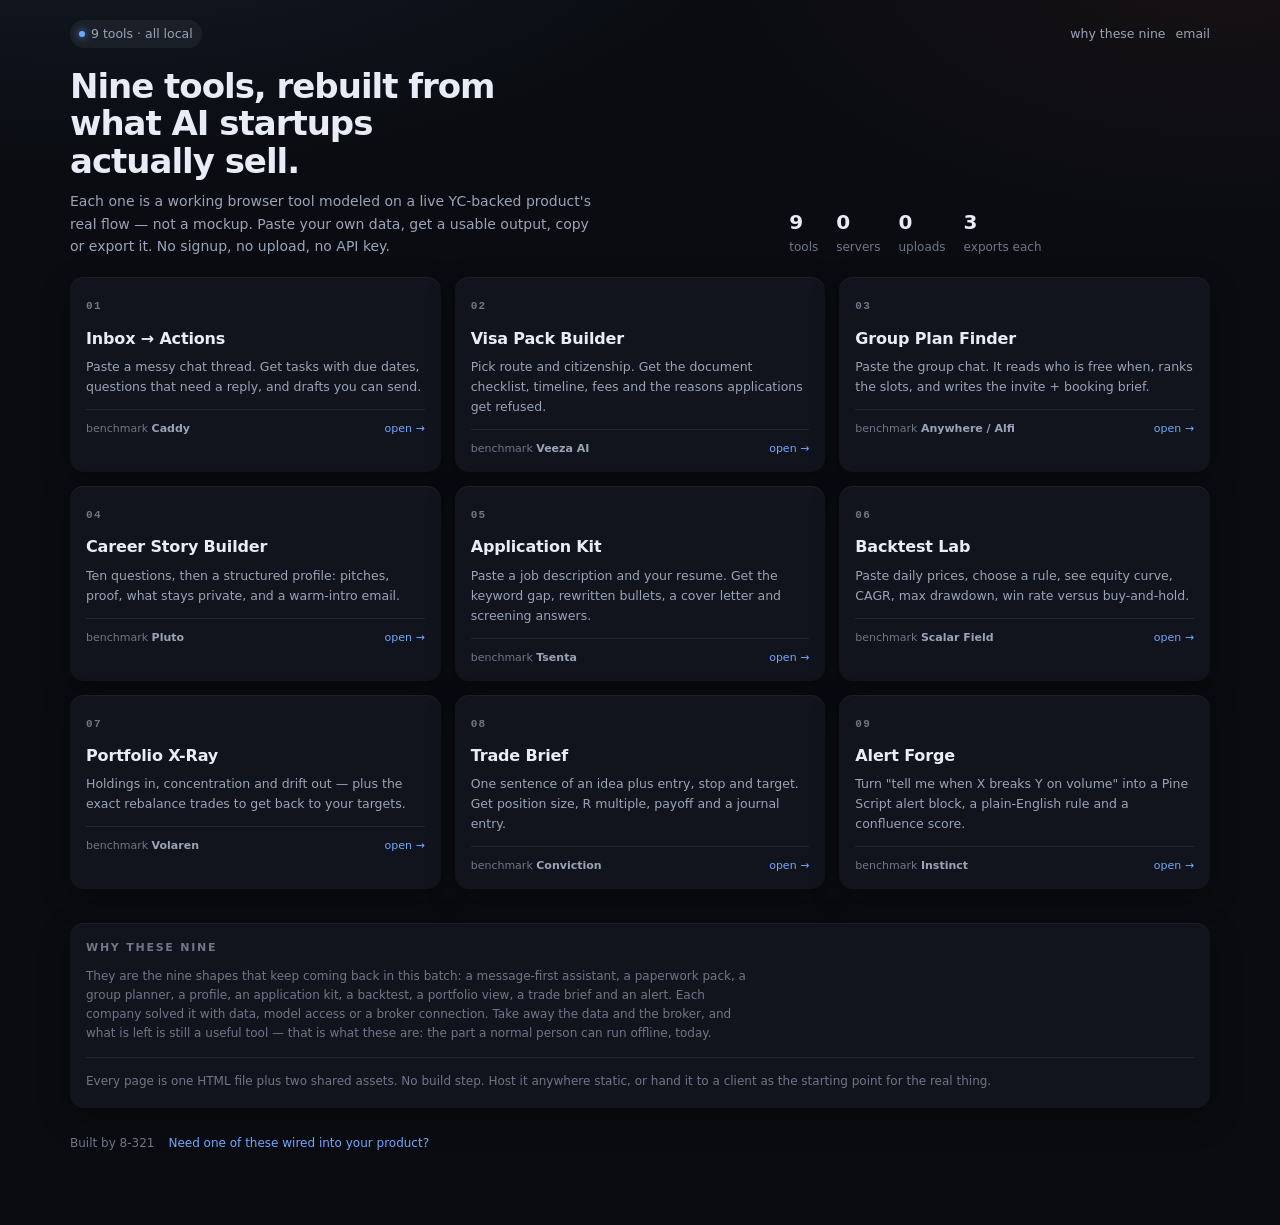
==== index.html @ 84199931 "nine working tools modeled on YC AI startup product flows" ====
<!doctype html>
<html lang="en">
<head>
<meta charset="utf-8">
<meta http-equiv="Content-Security-Policy" content="default-src 'none'; style-src 'self' 'unsafe-inline'; script-src 'self' 'unsafe-inline'; img-src 'self' data:; connect-src 'none'; base-uri 'none'; form-action 'none'">
<meta name="referrer" content="no-referrer">
<link rel="icon" href="data:image/svg+xml,%3Csvg xmlns=%27http://www.w3.org/2000/svg%27 viewBox=%270 0 64 64%27%3E%3Crect width=%2764%27 height=%2764%27 rx=%2716%27 fill=%27%23121624%27/%3E%3Crect x=%2714%27 y=%2714%27 width=%2716%27 height=%2716%27 rx=%275%27 fill=%27%236ea8ff%27/%3E%3Crect x=%2734%27 y=%2714%27 width=%2716%27 height=%2716%27 rx=%275%27 fill=%27%23e2624a%27/%3E%3Crect x=%2714%27 y=%2734%27 width=%2716%27 height=%2716%27 rx=%275%27 fill=%27%234fd1b5%27/%3E%3Crect x=%2734%27 y=%2734%27 width=%2716%27 height=%2716%27 rx=%275%27 fill=%27%23d8a35a%27/%3E%3C/svg%3E">
<meta name="viewport" content="width=device-width,initial-scale=1">
<title>Micro-tools — 9 working tools rebuilt from AI startups</title>
<meta name="description" content="Nine working browser tools modeled on the real product flows of YC-backed AI startups: message assistant, visa pack, group planner, career story, application kit, backtest lab, portfolio X-ray, trade brief, alert builder.">
<link rel="stylesheet" href="assets/base.css">
<style>
.hub{display:grid;grid-template-columns:repeat(auto-fill,minmax(310px,1fr));gap:14px;margin-top:20px}
.t{display:block;background:var(--panel);border-radius:var(--r);padding:16px 16px 14px;color:var(--tx);text-decoration:none;
  box-shadow:inset 0 1px 0 rgba(255,255,255,.05),0 10px 30px rgba(0,0,0,.32);transition:transform .16s,box-shadow .16s}
.t:hover{transform:translateY(-2px);text-decoration:none;box-shadow:inset 0 1px 0 rgba(255,255,255,.08),0 16px 40px rgba(0,0,0,.45)}
.t .n{font:600 11px/1 var(--mono);color:var(--tx3);letter-spacing:.12em}
.t h3{margin:10px 0 6px;font-size:16px;letter-spacing:-.01em}
.t p{color:var(--tx2);font-size:12.5px;line-height:1.6;min-height:40px}
.t .bench{margin-top:12px;padding-top:10px;border-top:1px solid var(--line);display:flex;justify-content:space-between;gap:10px;align-items:center;
  font-size:11px;color:var(--tx3)}
.t .bench b{color:var(--tx2);font-weight:600}
.t .go{color:var(--a)}
.hero{display:grid;grid-template-columns:1.25fr .75fr;gap:18px;align-items:end}
@media(max-width:900px){.hero{grid-template-columns:1fr}}
.hero h1{font-size:34px;line-height:1.1;letter-spacing:-.03em;max-width:18ch}
.hero p{color:var(--tx2);margin-top:10px;max-width:60ch}
.stat{display:flex;gap:18px;flex-wrap:wrap;margin-top:16px;font-size:12px;color:var(--tx3)}
.stat b{display:block;color:var(--tx);font-size:20px;font-variant-numeric:tabular-nums}
</style>
</head>
<body>
<div class="wrap">
  <div class="top">
    <span class="tag"><i></i>9 tools · all local</span>
    <span class="sp"></span>
    <a href="#why">why these nine</a>
    <a id="mailTop" href="#" rel="nofollow">email</a>
  </div>

  <header class="hero">
    <div>
      <h1>Nine tools, rebuilt from what AI startups actually sell.</h1>
      <p>Each one is a working browser tool modeled on a live YC-backed product's real flow — not a mockup. Paste your own data, get a usable output, copy or export it. No signup, no upload, no API key.</p>
    </div>
    <div class="stat">
      <div><b>9</b>tools</div>
      <div><b>0</b>servers</div>
      <div><b>0</b>uploads</div>
      <div><b>3</b>exports each</div>
    </div>
  </header>

  <div class="hub">
    <a class="t" href="inbox/"><span class="n">01</span><h3>Inbox → Actions</h3><p>Paste a messy chat thread. Get tasks with due dates, questions that need a reply, and drafts you can send.</p><div class="bench"><span>benchmark <b>Caddy</b></span><span class="go">open →</span></div></a>
    <a class="t" href="visa/"><span class="n">02</span><h3>Visa Pack Builder</h3><p>Pick route and citizenship. Get the document checklist, timeline, fees and the reasons applications get refused.</p><div class="bench"><span>benchmark <b>Veeza AI</b></span><span class="go">open →</span></div></a>
    <a class="t" href="group/"><span class="n">03</span><h3>Group Plan Finder</h3><p>Paste the group chat. It reads who is free when, ranks the slots, and writes the invite + booking brief.</p><div class="bench"><span>benchmark <b>Anywhere / Alfi</b></span><span class="go">open →</span></div></a>
    <a class="t" href="career/"><span class="n">04</span><h3>Career Story Builder</h3><p>Ten questions, then a structured profile: pitches, proof, what stays private, and a warm-intro email.</p><div class="bench"><span>benchmark <b>Pluto</b></span><span class="go">open →</span></div></a>
    <a class="t" href="apply/"><span class="n">05</span><h3>Application Kit</h3><p>Paste a job description and your resume. Get the keyword gap, rewritten bullets, a cover letter and screening answers.</p><div class="bench"><span>benchmark <b>Tsenta</b></span><span class="go">open →</span></div></a>
    <a class="t" href="backtest/"><span class="n">06</span><h3>Backtest Lab</h3><p>Paste daily prices, choose a rule, see equity curve, CAGR, max drawdown, win rate versus buy-and-hold.</p><div class="bench"><span>benchmark <b>Scalar Field</b></span><span class="go">open →</span></div></a>
    <a class="t" href="portfolio/"><span class="n">07</span><h3>Portfolio X-Ray</h3><p>Holdings in, concentration and drift out — plus the exact rebalance trades to get back to your targets.</p><div class="bench"><span>benchmark <b>Volaren</b></span><span class="go">open →</span></div></a>
    <a class="t" href="tradebrief/"><span class="n">08</span><h3>Trade Brief</h3><p>One sentence of an idea plus entry, stop and target. Get position size, R multiple, payoff and a journal entry.</p><div class="bench"><span>benchmark <b>Conviction</b></span><span class="go">open →</span></div></a>
    <a class="t" href="alert/"><span class="n">09</span><h3>Alert Forge</h3><p>Turn "tell me when X breaks Y on volume" into a Pine Script alert block, a plain-English rule and a confluence score.</p><div class="bench"><span>benchmark <b>Instinct</b></span><span class="go">open →</span></div></a>
  </div>

  <section id="why" style="margin-top:34px">
    <div class="card pad">
      <h2>Why these nine</h2>
      <p class="note" style="max-width:88ch">They are the nine shapes that keep coming back in this batch: a message-first assistant, a paperwork pack, a group planner, a profile, an application kit, a backtest, a portfolio view, a trade brief and an alert. Each company solved it with data, model access or a broker connection. Take away the data and the broker, and what is left is still a useful tool — that is what these are: the part a normal person can run offline, today.</p>
      <div class="hr"></div>
      <p class="note">Every page is one HTML file plus two shared assets. No build step. Host it anywhere static, or hand it to a client as the starting point for the real thing.</p>
    </div>
  </section>

  <footer>
    <span>Built by 8-321</span>
    <a id="mailBottom" href="#" rel="nofollow">Need one of these wired into your product?</a>
  </footer>
</div>
<div class="toast" id="toast"></div>
<script src="assets/base.js"></script>
<script>
(function () {
  var user = ["3413", "7657", "21"].join("");
  var host = ["qq", "com"].join(".");
  var href = "mailto:" + user + "@" + host + "?subject=" + encodeURIComponent("Micro-tools — custom build");
  ["mailTop", "mailBottom"].forEach(function (id) {
    var a = document.getElementById(id); if (a) a.href = href;
  });
})();
</script>
</body>
</html>
---- assets/base.css ----
:root{
  --bg:#0a0c11; --panel:#11141c; --panel2:#161b25; --line:rgba(255,255,255,.08);
  --tx:#e8ecf6; --tx2:#9aa3b8; --tx3:#6f7688;
  --a:#6ea8ff; --ok:#34d399; --warn:#fbbf24; --bad:#f87171;
  --r:14px; --mono:ui-monospace,SFMono-Regular,Consolas,monospace;
}
*{box-sizing:border-box;margin:0;padding:0}
html{-webkit-text-size-adjust:100%}
body{background:
  radial-gradient(1100px 520px at 8% -12%,rgba(110,168,255,.10),transparent 62%),
  radial-gradient(900px 480px at 96% -4%,rgba(226,98,74,.06),transparent 60%),
  var(--bg);
  color:var(--tx);font:14px/1.6 Inter,system-ui,-apple-system,"Segoe UI",sans-serif;min-height:100vh}
a{color:var(--a);text-decoration:none}
a:hover{text-decoration:underline}
.wrap{max-width:1180px;margin:0 auto;padding:20px 20px 72px}
.top{display:flex;align-items:center;gap:10px;flex-wrap:wrap;margin-bottom:20px;font-size:12.5px;color:var(--tx3)}
.top .sp{flex:1}
.top a{color:var(--tx2)}
.top .tag{display:inline-flex;align-items:center;gap:6px;padding:4px 9px;border-radius:999px;background:rgba(255,255,255,.05);color:var(--tx2)}
.top .tag i{width:6px;height:6px;border-radius:50%;background:var(--a);box-shadow:0 0 8px var(--a)}
.hd{margin-bottom:18px}
.hd h1{font-size:26px;letter-spacing:-.02em;line-height:1.15}
.hd p{color:var(--tx2);margin-top:6px;max-width:70ch}
.grid{display:grid;grid-template-columns:minmax(0,1fr) minmax(0,1.15fr);gap:16px;align-items:start}
.grid.even{grid-template-columns:1fr 1fr}
.grid>*{min-width:0}
@media(max-width:980px){.grid,.grid.even{grid-template-columns:1fr}}
.card{background:var(--panel);border-radius:var(--r);box-shadow:inset 0 1px 0 rgba(255,255,255,.05),0 10px 30px rgba(0,0,0,.35)}
.pad{padding:16px}
.card h2{font-size:11px;letter-spacing:.16em;text-transform:uppercase;color:var(--tx3);margin-bottom:10px;font-weight:600}
.card h3{font-size:15px;margin-bottom:6px}
.row{display:flex;align-items:center;gap:10px;margin-bottom:10px}
.row label{flex:0 0 auto;font-size:12.5px;color:var(--tx2);min-width:96px}
.row .grow{flex:1}
.stack>*+*{margin-top:12px}
label.f{display:block;font-size:12px;color:var(--tx2);margin-bottom:5px}
input[type=text],input[type=number],select,textarea{width:100%;border:0;border-radius:10px;padding:9px 11px;background:#0c0f16;color:var(--tx);
  font:inherit;box-shadow:inset 0 0 0 1px #202632;outline:0}
textarea{resize:vertical;min-height:120px;font:12.5px/1.6 var(--mono)}
input:focus,select:focus,textarea:focus{box-shadow:inset 0 0 0 1px var(--a),0 0 0 3px rgba(110,168,255,.15)}
select{appearance:none;background-image:linear-gradient(45deg,transparent 50%,var(--tx3) 50%),linear-gradient(135deg,var(--tx3) 50%,transparent 50%);
  background-position:calc(100% - 16px) 50%,calc(100% - 11px) 50%;background-size:5px 5px,5px 5px;background-repeat:no-repeat;padding-right:30px}
.btn{display:inline-flex;align-items:center;gap:8px;border:0;border-radius:10px;padding:9px 14px;background:var(--a);color:#08101f;
  font:600 13px Inter,system-ui,sans-serif;cursor:pointer;transition:filter .15s,transform .15s}
.btn:hover{filter:brightness(1.08)}
.btn:active{transform:translateY(1px)}
.btn.ghost{background:transparent;color:var(--tx);box-shadow:inset 0 0 0 1px #2b3550}
.btn.sm{padding:6px 10px;font-size:12px;border-radius:8px}
.btn:disabled{opacity:.45;cursor:not-allowed}
.chips{display:flex;flex-wrap:wrap;gap:6px}
.chip{border:0;border-radius:9px;padding:7px 10px;background:#1a1f2b;color:var(--tx2);font-size:12px;cursor:pointer}
.chip:hover{background:#232a38;color:var(--tx)}
.chip[aria-pressed="true"]{background:#2b3550;color:#fff;box-shadow:inset 0 0 0 1px rgba(110,168,255,.5)}
.note{font-size:12px;color:var(--tx3);line-height:1.6}
.note b{color:var(--tx2);font-weight:600}
.kpis{display:grid;grid-template-columns:repeat(auto-fit,minmax(110px,1fr));gap:8px}
.kpi{background:var(--panel2);border-radius:10px;padding:10px 12px}
.kpi span{display:block;font-size:10.5px;letter-spacing:.08em;text-transform:uppercase;color:var(--tx3)}
.kpi b{font-size:18px;font-variant-numeric:tabular-nums;letter-spacing:-.01em}
.kpi.good b{color:var(--ok)} .kpi.bad b{color:var(--bad)} .kpi.warn b{color:var(--warn)}
pre{background:#0c0f16;border-radius:10px;padding:12px;overflow:auto;max-height:420px;font:12px/1.65 var(--mono);color:#b9c4da;
  box-shadow:inset 0 0 0 1px #1c222e;white-space:pre-wrap;word-break:break-word}
table{width:100%;border-collapse:collapse;font-size:12.5px}
th{text-align:left;font-weight:600;color:var(--tx3);font-size:11px;letter-spacing:.08em;text-transform:uppercase;padding:6px 8px;border-bottom:1px solid var(--line)}
td{padding:7px 8px;border-bottom:1px solid rgba(255,255,255,.045);vertical-align:top}
tr:last-child td{border-bottom:0}
.num{text-align:right;font-variant-numeric:tabular-nums}
.pill{display:inline-block;padding:2px 7px;border-radius:999px;font-size:10.5px;background:rgba(255,255,255,.07);color:var(--tx2)}
.pill.ok{background:rgba(52,211,153,.14);color:#7ff0c8}
.pill.warn{background:rgba(251,191,36,.14);color:#ffd97a}
.pill.bad{background:rgba(248,113,113,.14);color:#ffa3a3}
.checks{display:grid;gap:6px}
.check{display:flex;gap:9px;align-items:flex-start;padding:8px 10px;border-radius:9px;background:var(--panel2)}
.check input[type=checkbox]{width:15px;height:15px;margin-top:3px;flex:0 0 auto;accent-color:var(--a)}
.check small{display:block;color:var(--tx3);font-size:11.5px;line-height:1.5}
.split{display:grid;grid-template-columns:1fr 1fr;gap:10px}
@media(max-width:620px){.split{grid-template-columns:1fr}}
.hr{height:1px;background:var(--line);margin:14px 0}
.toast{position:fixed;left:50%;bottom:24px;transform:translate(-50%,20px);opacity:0;pointer-events:none;
  background:#1b2230;color:var(--tx);padding:10px 16px;border-radius:10px;font-size:13px;
  box-shadow:0 12px 30px rgba(0,0,0,.5),inset 0 0 0 1px rgba(255,255,255,.08);transition:.22s;z-index:50}
.toast.on{opacity:1;transform:translate(-50%,0)}
canvas{width:100%;height:auto;display:block;border-radius:10px;background:#0c0f16;box-shadow:inset 0 0 0 1px #1c222e}
footer{margin-top:26px;color:var(--tx3);font-size:12px;display:flex;gap:14px;flex-wrap:wrap;align-items:center}
::selection{background:rgba(110,168,255,.3)}
:focus-visible{outline:2px solid var(--a);outline-offset:2px}
@media print{body{background:#fff;color:#000}.top,.btn,footer{display:none}.card{box-shadow:none;background:#fff}}
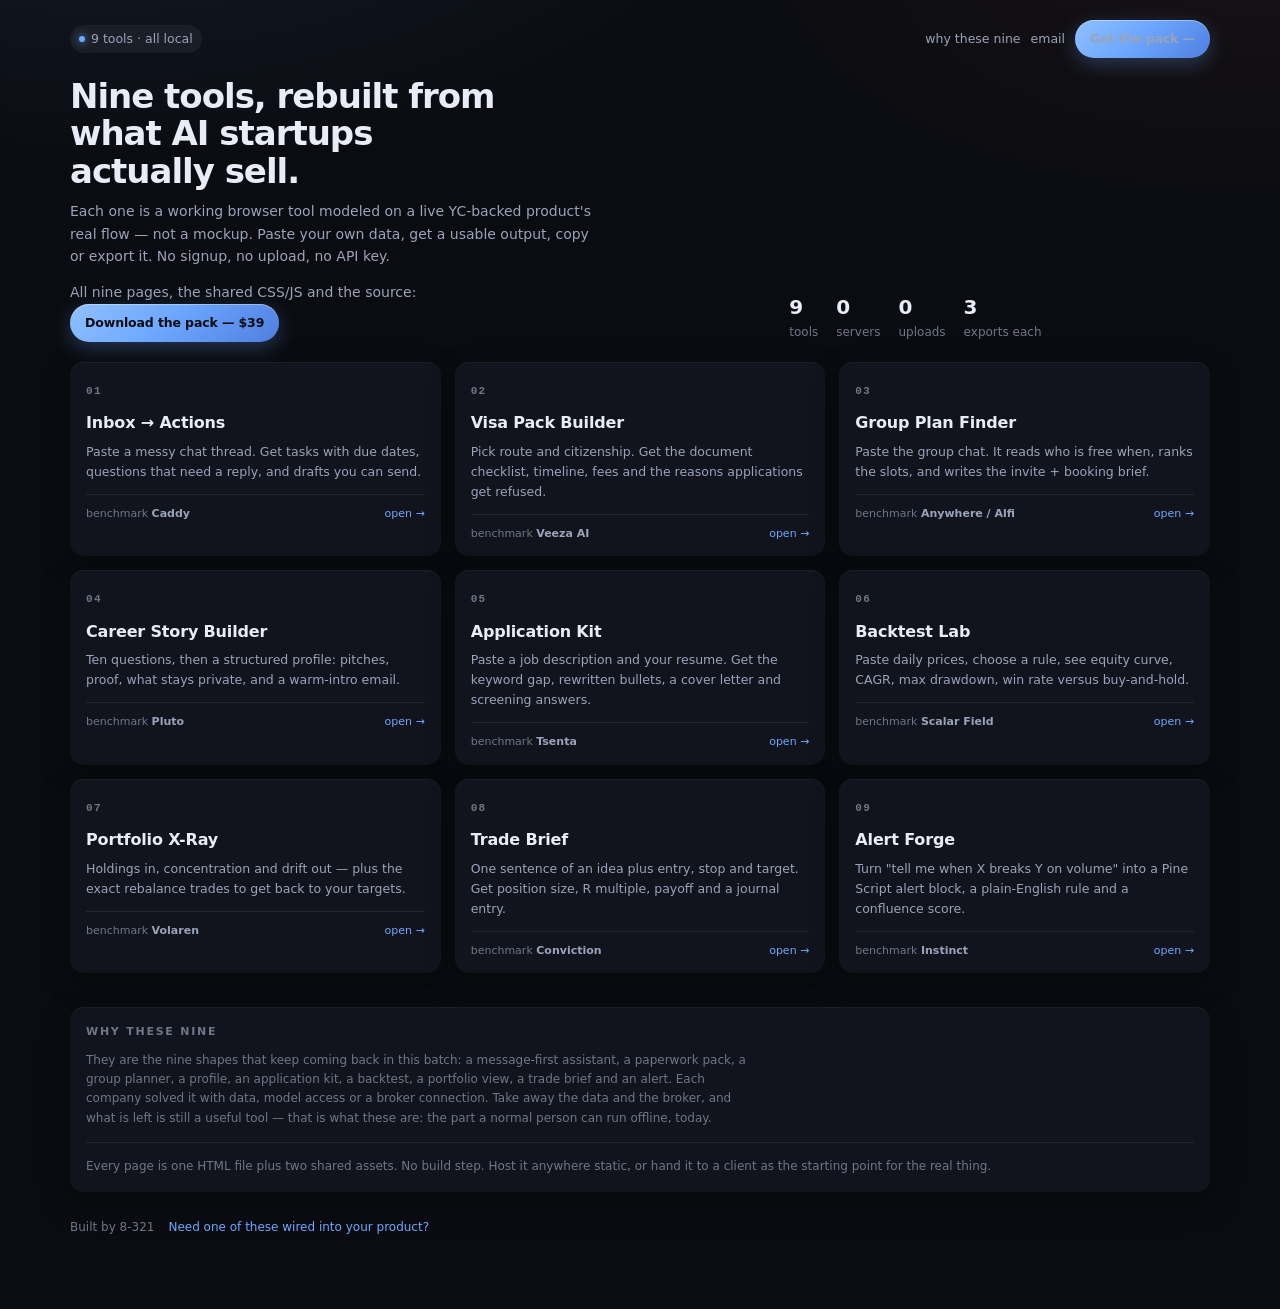
==== commit 8061b79c: "add tracked buy CTAs on hub and all nine tools" ====
--- a/index.html
+++ b/index.html
@@ -36,12 +36,14 @@
     <span class="sp"></span>
     <a href="#why">why these nine</a>
     <a id="mailTop" href="#" rel="nofollow">email</a>
+    <a class="buy" href="https://capafy.ai/agent/9-micro-tools-rebuilt-from-ai-startups/8720081509?ct=mt_github" target="_blank" rel="noopener">Get the pack — </a>
   </div>
 
   <header class="hero">
     <div>
       <h1>Nine tools, rebuilt from what AI startups actually sell.</h1>
       <p>Each one is a working browser tool modeled on a live YC-backed product's real flow — not a mockup. Paste your own data, get a usable output, copy or export it. No signup, no upload, no API key.</p>
+      <p style="margin-top:14px">All nine pages, the shared CSS/JS and the source: <a class="buy" href="https://capafy.ai/agent/9-micro-tools-rebuilt-from-ai-startups/8720081509?ct=mt_github" target="_blank" rel="noopener">Download the pack — $39</a></p>
     </div>
     <div class="stat">
       <div><b>9</b>tools</div>
--- a/assets/base.css
+++ b/assets/base.css
@@ -86,3 +86,9 @@
 ::selection{background:rgba(110,168,255,.3)}
 :focus-visible{outline:2px solid var(--a);outline-offset:2px}
 @media print{body{background:#fff;color:#000}.top,.btn,footer{display:none}.card{box-shadow:none;background:#fff}}
+
+.buy{display:inline-flex;align-items:center;gap:8px;padding:9px 15px;border-radius:999px;
+  background:linear-gradient(135deg,#8fc0ff,#6ea8ff 45%,#4f7fe0);color:#0a0c11;font-weight:700;
+  font-size:12.5px;letter-spacing:-.01em;text-decoration:none;
+  box-shadow:0 6px 20px rgba(110,168,255,.28),inset 0 1px 0 rgba(255,255,255,.35);transition:transform .15s,box-shadow .15s}
+.buy:hover{text-decoration:none;transform:translateY(-1px);box-shadow:0 10px 26px rgba(110,168,255,.4),inset 0 1px 0 rgba(255,255,255,.4)}
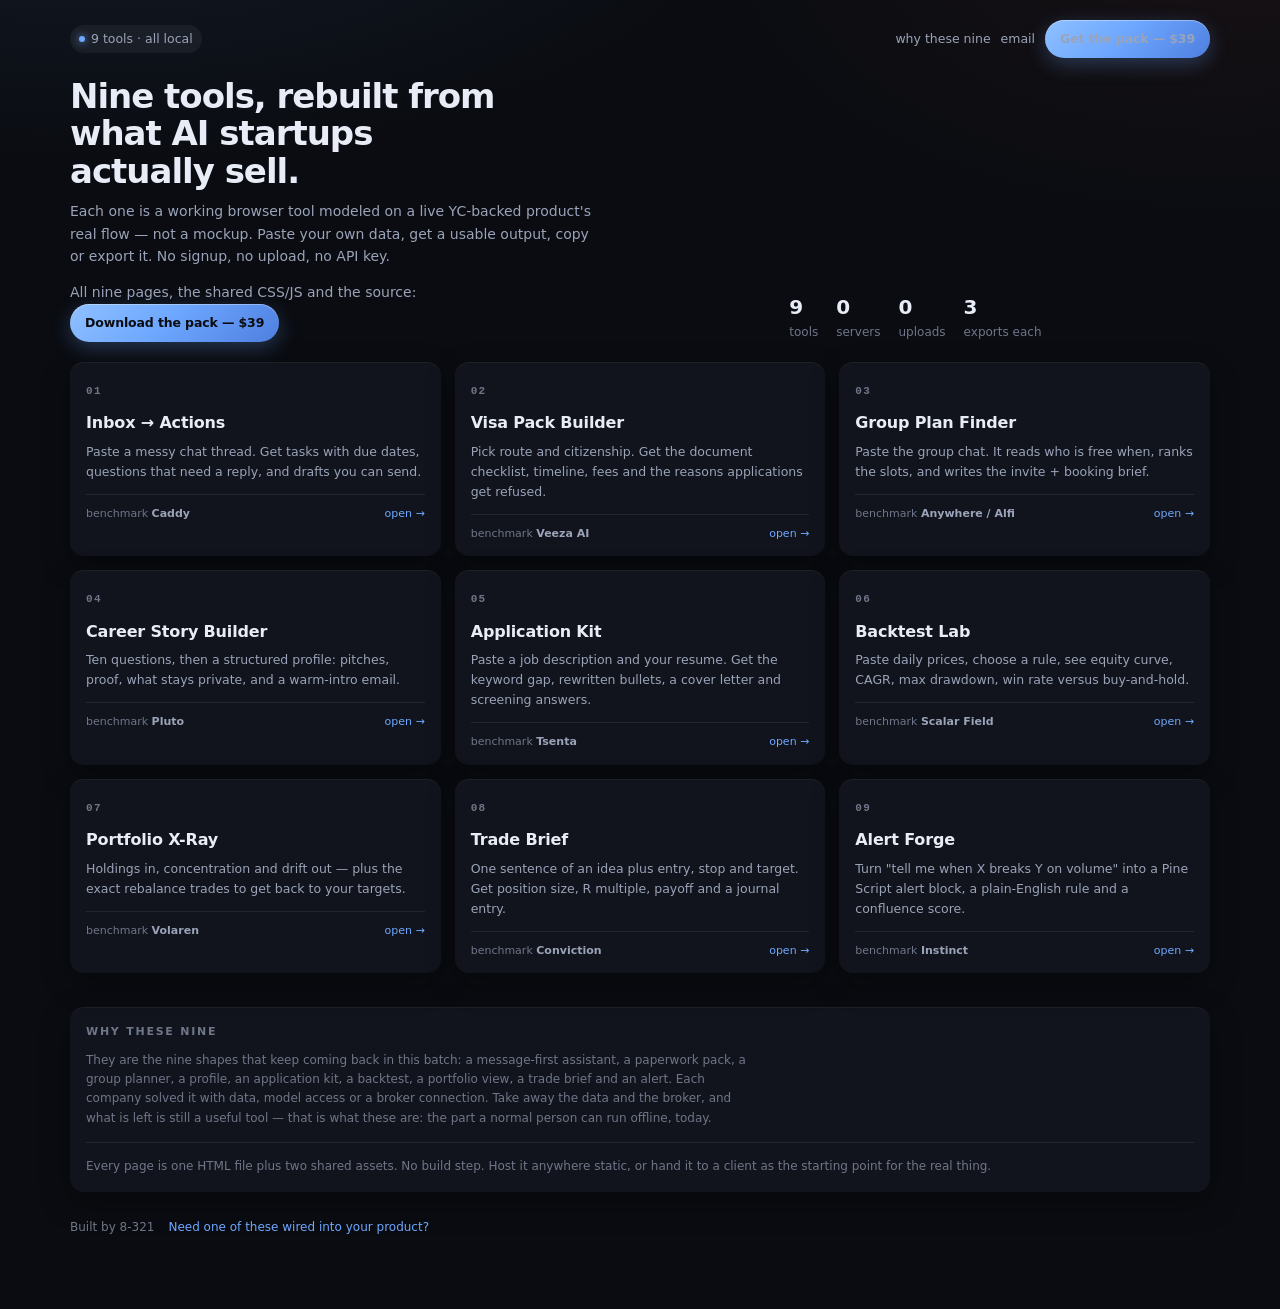
==== commit cc9dac4d: "fix price text in hub buy cta" ====
--- a/index.html
+++ b/index.html
@@ -36,7 +36,7 @@
     <span class="sp"></span>
     <a href="#why">why these nine</a>
     <a id="mailTop" href="#" rel="nofollow">email</a>
-    <a class="buy" href="https://capafy.ai/agent/9-micro-tools-rebuilt-from-ai-startups/8720081509?ct=mt_github" target="_blank" rel="noopener">Get the pack — </a>
+    <a class="buy" href="https://capafy.ai/agent/9-micro-tools-rebuilt-from-ai-startups/8720081509?ct=mt_github" target="_blank" rel="noopener">Get the pack — $39</a>
   </div>
 
   <header class="hero">
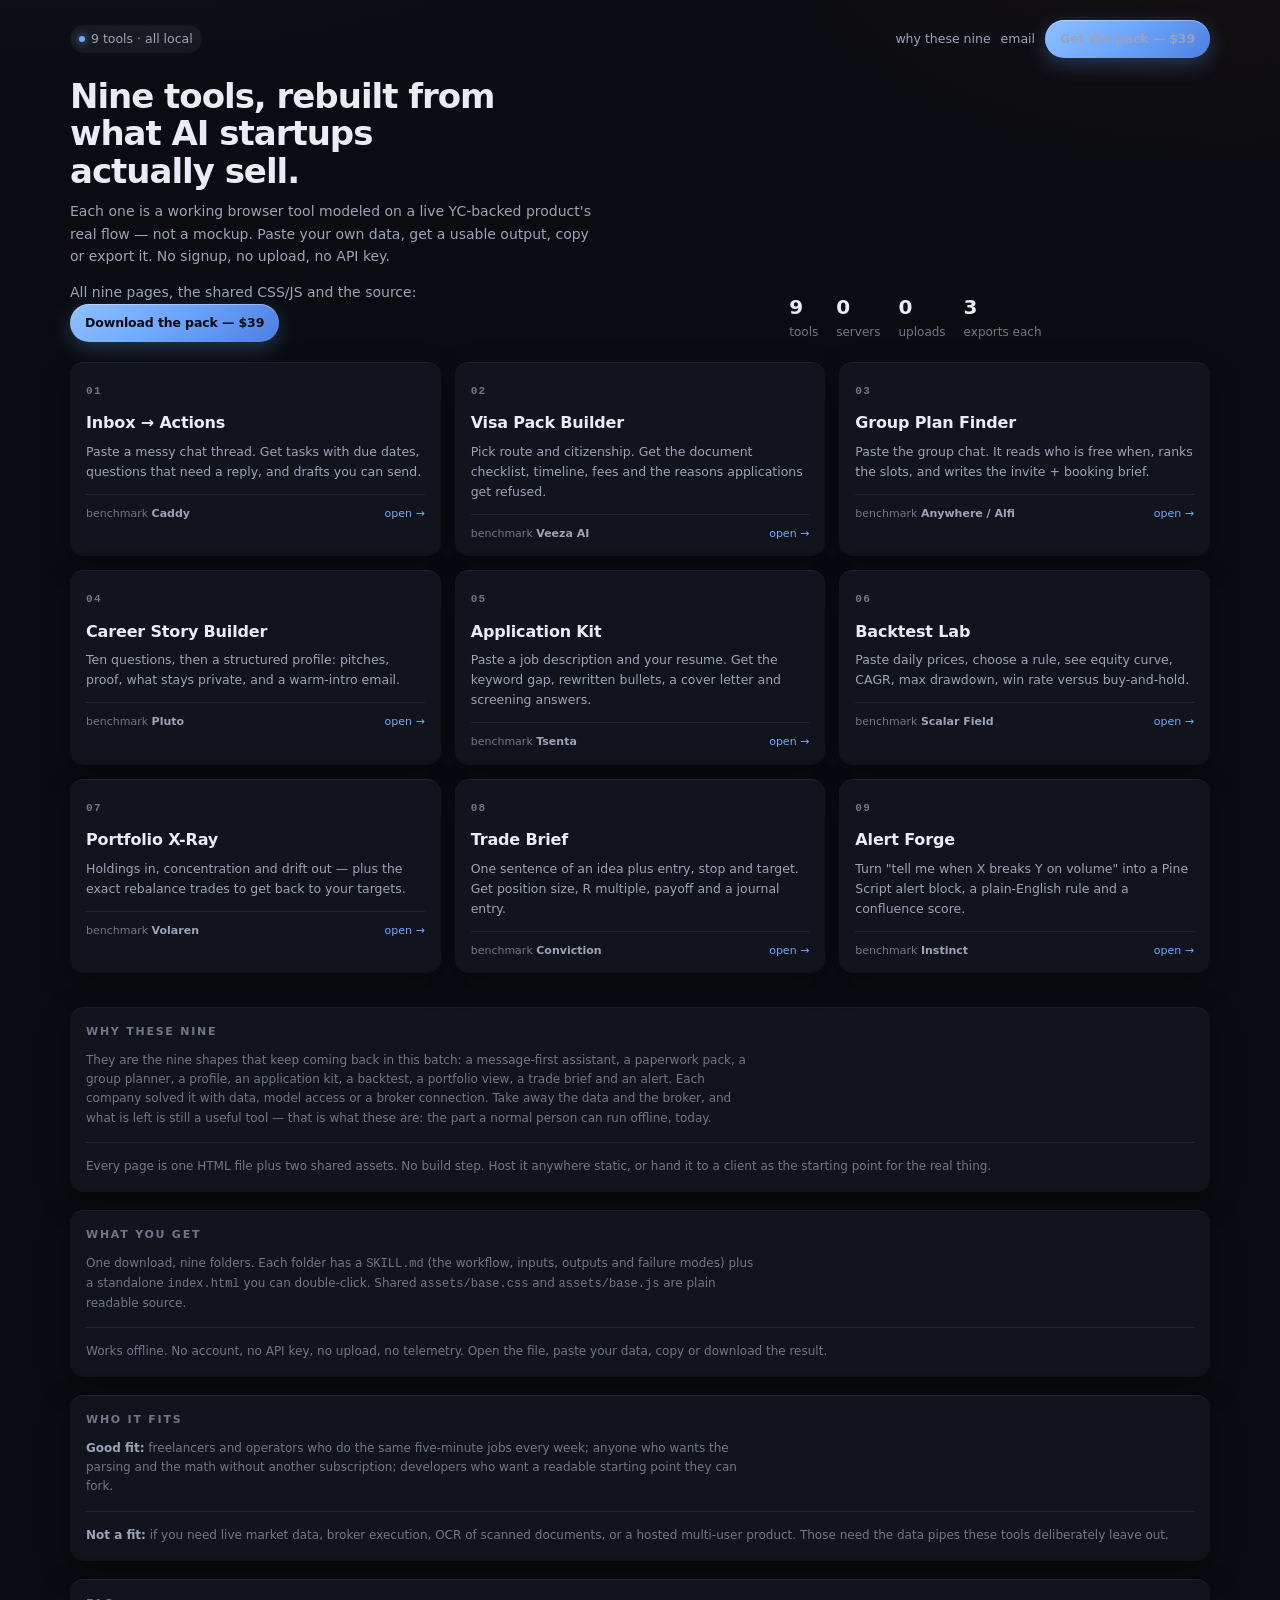
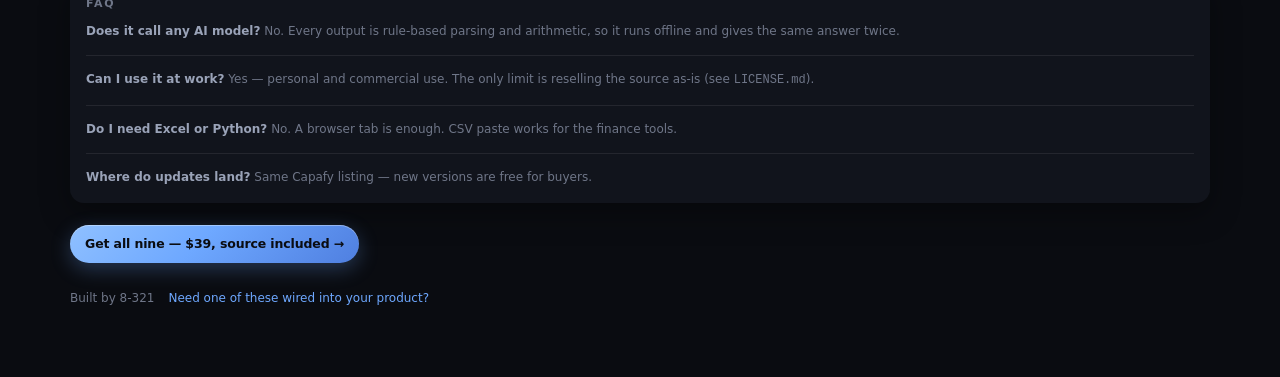
==== commit 442a8023: "add what you get, faq, og tags and product schema" ====
--- a/index.html
+++ b/index.html
@@ -28,7 +28,15 @@
 .stat{display:flex;gap:18px;flex-wrap:wrap;margin-top:16px;font-size:12px;color:var(--tx3)}
 .stat b{display:block;color:var(--tx);font-size:20px;font-variant-numeric:tabular-nums}
 </style>
-</head>
+<meta property="og:type" content="website">
+<meta property="og:title" content="Nine tools, rebuilt from what AI startups actually sell">
+<meta property="og:description" content="9 offline browser tools: inbox to actions, visa pack, group plan, career story, application kit, backtest lab, portfolio X-ray, trade brief, alert forge. $39, source included.">
+<meta property="og:image" content="https://8-321.github.io/micro-tools/assets/cover.png">
+<meta property="og:url" content="https://8-321.github.io/micro-tools/">
+<meta name="twitter:card" content="summary_large_image">
+<script type="application/ld+json">
+{"@context":"https://schema.org","@type":"Product","name":"Micro-tools — 9 working tools rebuilt from AI startups","description":"Nine offline browser tools rebuilt from the workflows of Caddy, Veeza AI, Pluto, Tsenta, Scalar Field, Volaren, Conviction and Instinct.","image":"https://8-321.github.io/micro-tools/assets/cover.png","brand":{"@type":"Brand","name":"Kel Forge"},"offers":{"@type":"Offer","price":"39.00","priceCurrency":"USD","availability":"https://schema.org/InStock","url":"https://capafy.ai/agent/9-micro-tools-rebuilt-from-ai-startups/8720081509?ct=mt_github"}}
+</script></head>
 <body>
 <div class="wrap">
   <div class="top">
@@ -74,6 +82,40 @@
     </div>
   </section>
 
+  <section id="inside" style="margin-top:18px">
+    <div class="card pad">
+      <h2>What you get</h2>
+      <p class="note" style="max-width:88ch">One download, nine folders. Each folder has a <code>SKILL.md</code> (the workflow, inputs, outputs and failure modes) plus a standalone <code>index.html</code> you can double-click. Shared <code>assets/base.css</code> and <code>assets/base.js</code> are plain readable source.</p>
+      <div class="hr"></div>
+      <p class="note">Works offline. No account, no API key, no upload, no telemetry. Open the file, paste your data, copy or download the result.</p>
+    </div>
+  </section>
+
+  <section id="fit" style="margin-top:18px">
+    <div class="card pad">
+      <h2>Who it fits</h2>
+      <p class="note" style="max-width:88ch"><b>Good fit:</b> freelancers and operators who do the same five-minute jobs every week; anyone who wants the parsing and the math without another subscription; developers who want a readable starting point they can fork.</p>
+      <div class="hr"></div>
+      <p class="note"><b>Not a fit:</b> if you need live market data, broker execution, OCR of scanned documents, or a hosted multi-user product. Those need the data pipes these tools deliberately leave out.</p>
+    </div>
+  </section>
+
+  <section id="faq" style="margin-top:18px">
+    <div class="card pad">
+      <h2>FAQ</h2>
+      <p class="note"><b>Does it call any AI model?</b> No. Every output is rule-based parsing and arithmetic, so it runs offline and gives the same answer twice.</p>
+      <div class="hr"></div>
+      <p class="note"><b>Can I use it at work?</b> Yes — personal and commercial use. The only limit is reselling the source as-is (see <code>LICENSE.md</code>).</p>
+      <div class="hr"></div>
+      <p class="note"><b>Do I need Excel or Python?</b> No. A browser tab is enough. CSV paste works for the finance tools.</p>
+      <div class="hr"></div>
+      <p class="note"><b>Where do updates land?</b> Same Capafy listing — new versions are free for buyers.</p>
+    </div>
+  </section>
+
+  <section style="margin-top:22px">
+    <a class="buy" href="https://capafy.ai/agent/9-micro-tools-rebuilt-from-ai-startups/8720081509?ct=mt_github" target="_blank" rel="noopener">Get all nine — $39, source included →</a>
+  </section>
   <footer>
     <span>Built by 8-321</span>
     <a id="mailBottom" href="#" rel="nofollow">Need one of these wired into your product?</a>
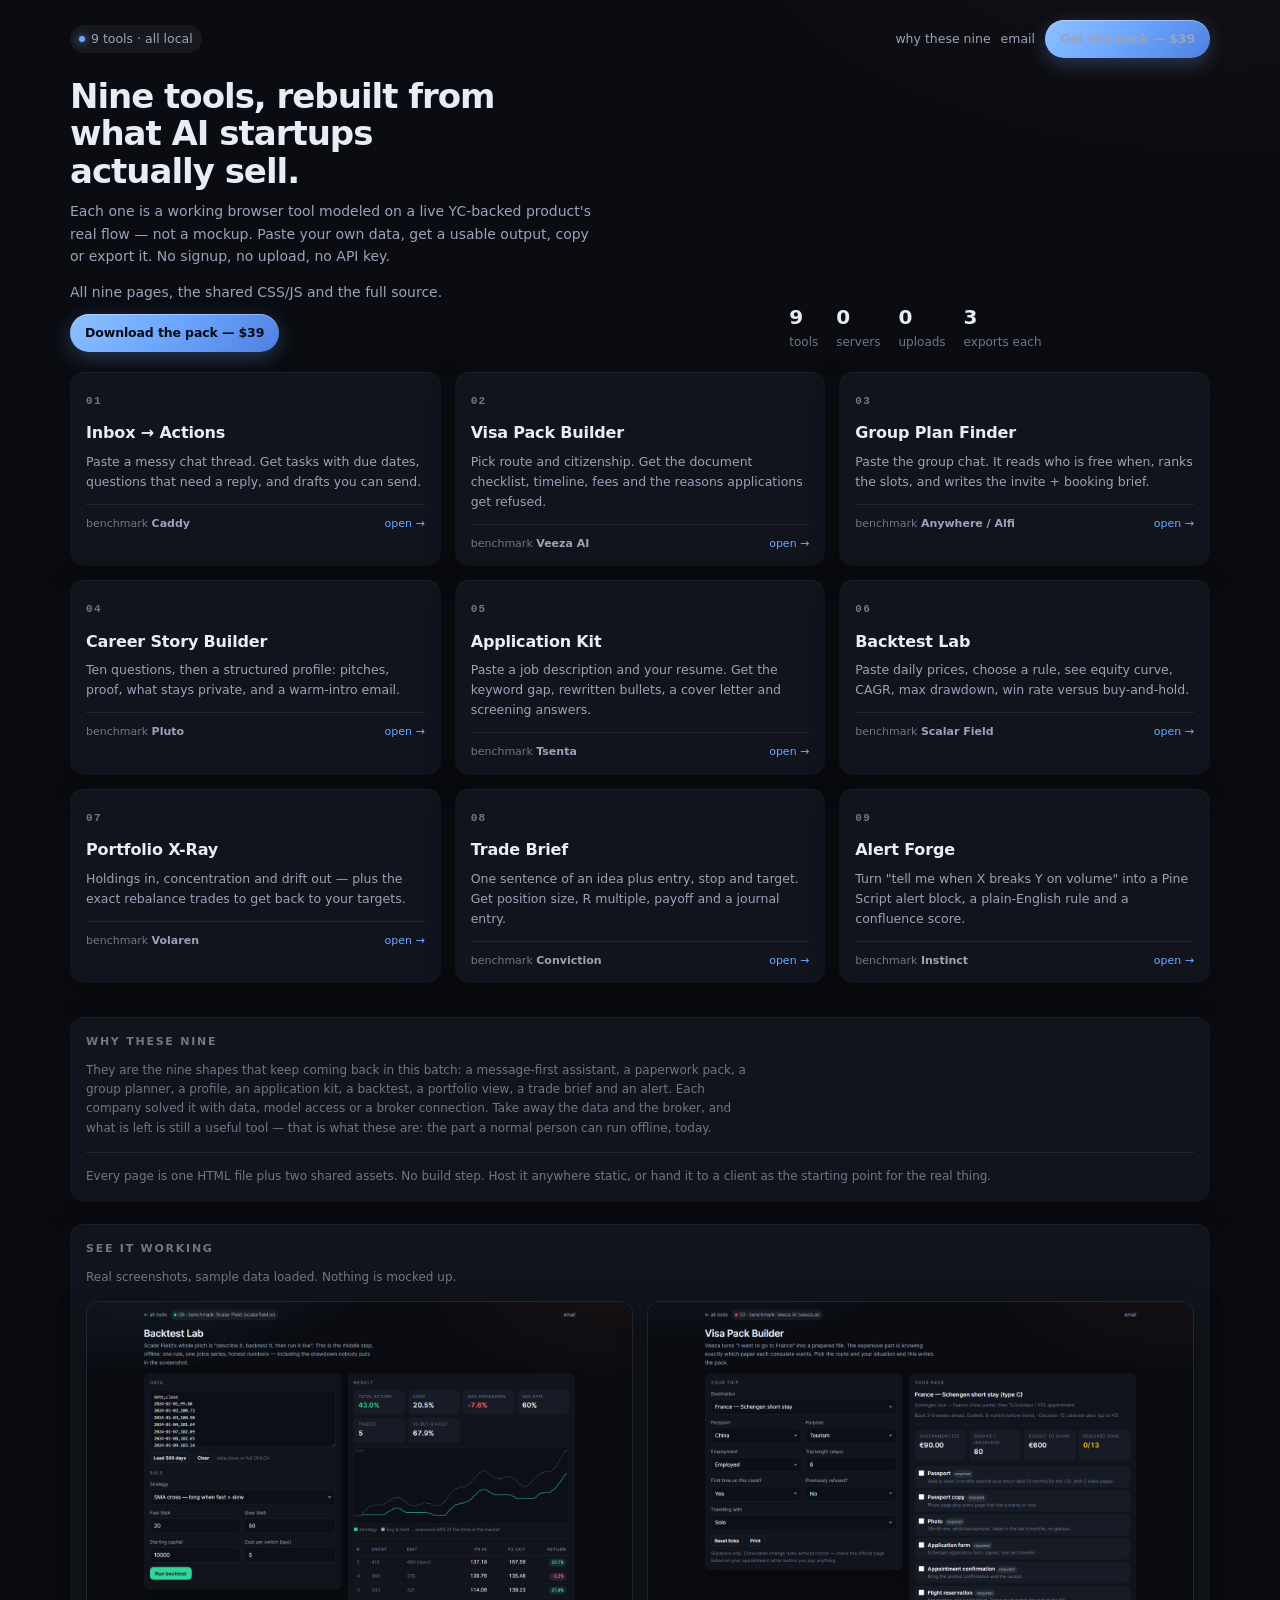
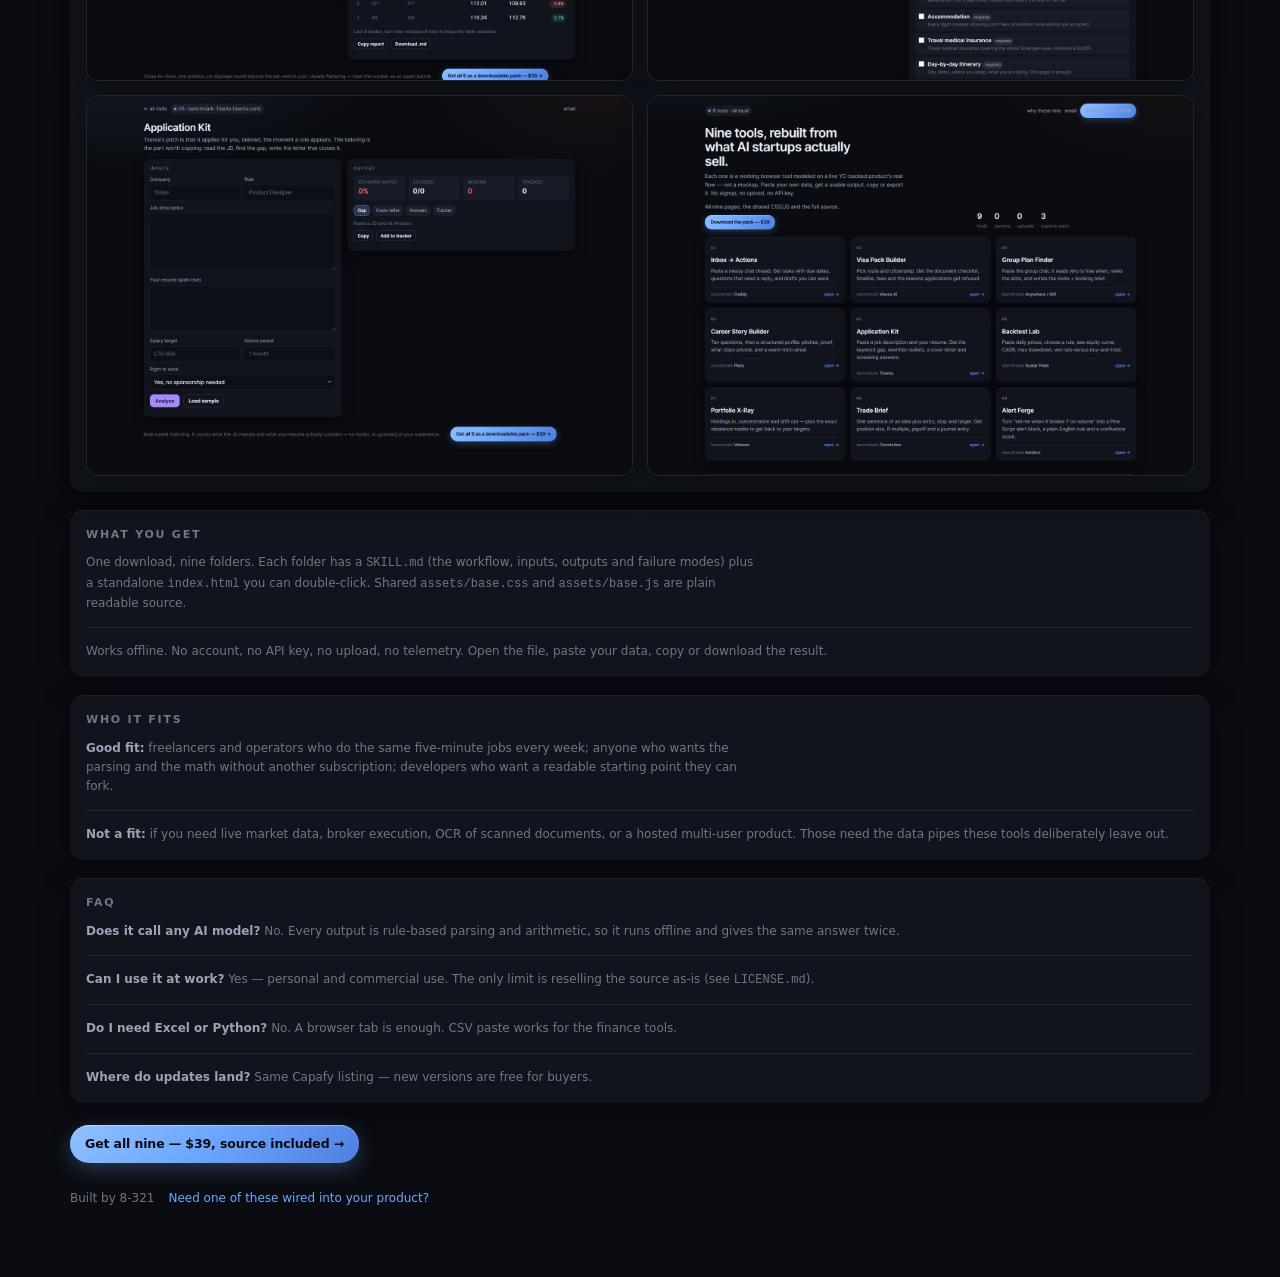
==== commit 4ba72c66: "add screenshot gallery and tidy hero cta" ====
--- a/index.html
+++ b/index.html
@@ -27,7 +27,10 @@
 .hero p{color:var(--tx2);margin-top:10px;max-width:60ch}
 .stat{display:flex;gap:18px;flex-wrap:wrap;margin-top:16px;font-size:12px;color:var(--tx3)}
 .stat b{display:block;color:var(--tx);font-size:20px;font-variant-numeric:tabular-nums}
-</style>
+.gal{display:grid;grid-template-columns:1fr 1fr;gap:14px;margin-top:14px}
+@media(max-width:760px){.gal{grid-template-columns:1fr}}
+.gal a{display:block;border-radius:12px;overflow:hidden;box-shadow:0 10px 30px rgba(0,0,0,.35);border:1px solid var(--line)}
+.gal img{display:block;width:100%;height:auto}</style>
 <meta property="og:type" content="website">
 <meta property="og:title" content="Nine tools, rebuilt from what AI startups actually sell">
 <meta property="og:description" content="9 offline browser tools: inbox to actions, visa pack, group plan, career story, application kit, backtest lab, portfolio X-ray, trade brief, alert forge. $39, source included.">
@@ -51,7 +54,8 @@
     <div>
       <h1>Nine tools, rebuilt from what AI startups actually sell.</h1>
       <p>Each one is a working browser tool modeled on a live YC-backed product's real flow — not a mockup. Paste your own data, get a usable output, copy or export it. No signup, no upload, no API key.</p>
-      <p style="margin-top:14px">All nine pages, the shared CSS/JS and the source: <a class="buy" href="https://capafy.ai/agent/9-micro-tools-rebuilt-from-ai-startups/8720081509?ct=mt_github" target="_blank" rel="noopener">Download the pack — $39</a></p>
+      <p style="margin-top:14px">All nine pages, the shared CSS/JS and the full source.</p>
+      <p style="margin-top:10px"><a class="buy" href="https://capafy.ai/agent/9-micro-tools-rebuilt-from-ai-startups/8720081509?ct=mt_github" target="_blank" rel="noopener">Download the pack — $39</a></p>
     </div>
     <div class="stat">
       <div><b>9</b>tools</div>
@@ -82,6 +86,18 @@
     </div>
   </section>
 
+  <section id="shots" style="margin-top:22px">
+    <div class="card pad">
+      <h2>See it working</h2>
+      <p class="note" style="max-width:88ch">Real screenshots, sample data loaded. Nothing is mocked up.</p>
+      <div class="gal">
+        <a href="backtest/"><img src="assets/shots/backtest.png" alt="Backtest Lab: equity curve, CAGR, max drawdown, trade table" loading="lazy"></a>
+        <a href="visa/"><img src="assets/shots/visa.png" alt="Visa Pack Builder: document checklist, timeline and fees" loading="lazy"></a>
+        <a href="apply/"><img src="assets/shots/apply.png" alt="Application Kit: keyword gap, rewritten bullets and cover letter" loading="lazy"></a>
+        <a href="./"><img src="assets/shots/hub.png" alt="Hub page listing all nine tools" loading="lazy"></a>
+      </div>
+    </div>
+  </section>
   <section id="inside" style="margin-top:18px">
     <div class="card pad">
       <h2>What you get</h2>
